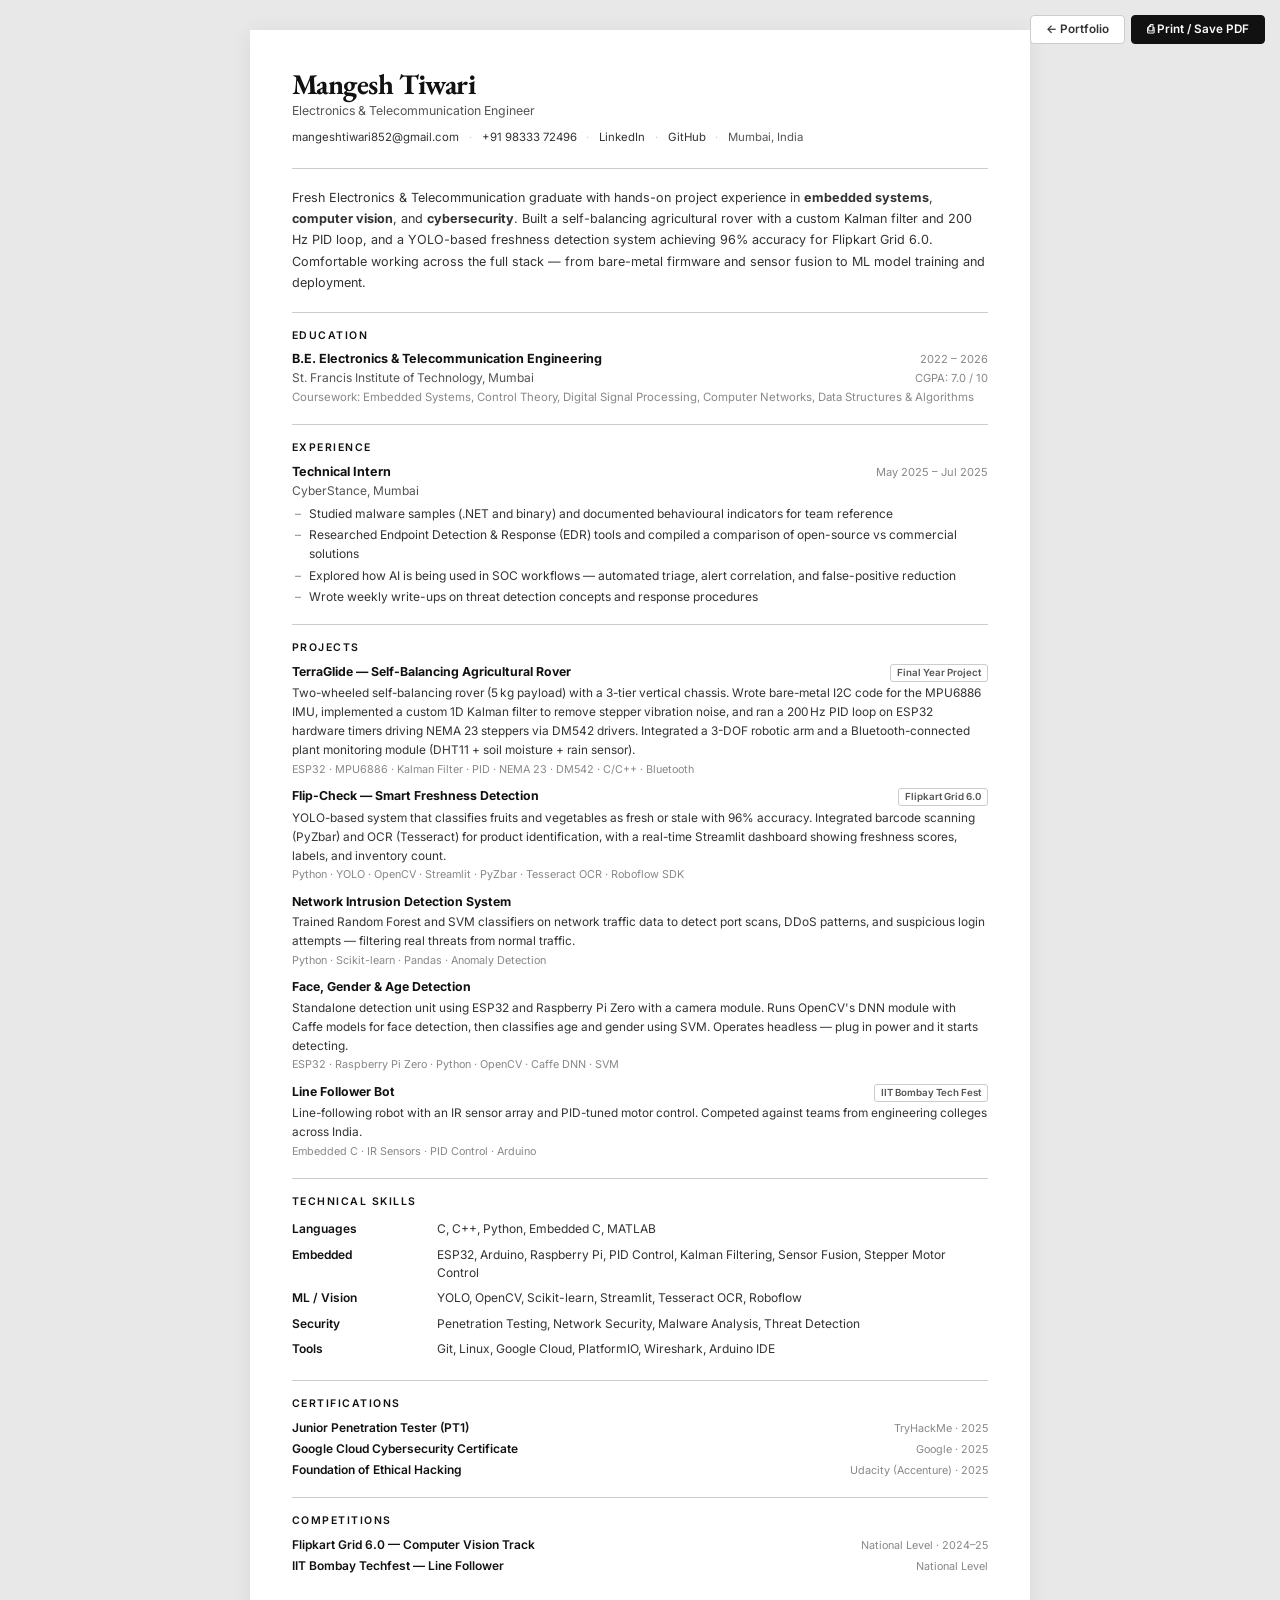
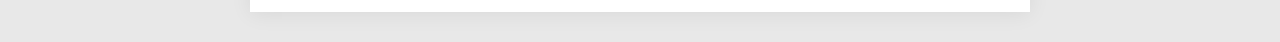
==== resume.html @ 5ce70ae5 "Portfolio website with interactive resume" ====
<!DOCTYPE html>
<html lang="en">
<head>
  <meta charset="UTF-8">
  <meta name="viewport" content="width=device-width, initial-scale=1.0">
  <title>Mangesh Tiwari — Resume</title>
  <meta name="description" content="Resume of Mangesh Tiwari — Electronics & Telecommunication Engineer.">
  <link rel="icon" href="data:image/svg+xml,<svg xmlns='http://www.w3.org/2000/svg' viewBox='0 0 100 100'><text y='.9em' font-size='90'>📄</text></svg>">
  <link href="https://fonts.googleapis.com/css2?family=EB+Garamond:ital,wght@0,400;0,500;0,600;0,700;1,400&family=Inter:wght@400;500;600;700&display=swap" rel="stylesheet">
  <style>
    *, *::before, *::after { margin:0; padding:0; box-sizing:border-box; }

    :root {
      --serif: 'EB Garamond', 'Georgia', serif;
      --sans: 'Inter', -apple-system, 'Segoe UI', sans-serif;
      --black: #111;
      --dark: #333;
      --mid: #555;
      --light: #888;
      --rule: #ccc;
      --bg: #fff;
      --page-bg: #e8e8e8;
    }

    html { font-size: 15px; }

    body {
      font-family: var(--sans);
      background: var(--page-bg);
      color: var(--dark);
      line-height: 1.5;
      -webkit-font-smoothing: antialiased;
    }

    a { color: var(--dark); text-decoration: none; }

    /* ═══ PAGE ═══ */
    .page {
      max-width: 780px;
      margin: 2rem auto;
      background: var(--bg);
      padding: 2.5rem 2.8rem;
      box-shadow: 0 2px 20px rgba(0,0,0,.07);
    }

    /* ═══ ACTIONS (screen only) ═══ */
    .actions {
      position: fixed; top: 1rem; right: 1rem;
      display: flex; gap: .4rem; z-index: 100;
    }
    .action-btn {
      display: inline-flex; align-items: center; gap: .35rem;
      padding: .5rem 1rem; border-radius: 4px;
      font: 600 .78rem/1 var(--sans); cursor: pointer;
      border: 1px solid var(--rule); background: #fff; color: var(--dark);
      transition: all .15s;
    }
    .action-btn:hover { border-color: var(--dark); }
    .action-btn--primary { background: var(--black); color: #fff; border-color: var(--black); }
    .action-btn--primary:hover { background: #333; }

    /* ═══ HEADER ═══ */
    .header { margin-bottom: 1.4rem; }

    .name {
      font: 700 1.9rem/1.1 var(--serif);
      color: var(--black);
      letter-spacing: -.02em;
    }

    .tagline {
      font-size: .82rem; color: var(--mid); margin-top: .2rem;
      font-weight: 400;
    }

    .contact {
      display: flex; flex-wrap: wrap; gap: .15rem .65rem;
      margin-top: .55rem; font-size: .76rem; color: var(--mid);
    }
    .contact a { border-bottom: 1px solid transparent; }
    .contact a:hover { border-bottom-color: var(--dark); }
    .sep { color: var(--rule); }

    /* ═══ DIVIDER ═══ */
    hr {
      border: none; border-top: 1px solid var(--rule);
      margin: 1.2rem 0;
    }

    /* ═══ SECTION ═══ */
    .section { margin-bottom: 1.15rem; }
    .section:last-child { margin-bottom: 0; }

    .section-title {
      font: 600 .7rem/1 var(--sans);
      text-transform: uppercase;
      letter-spacing: .14em;
      color: var(--black);
      margin-bottom: .6rem;
    }

    /* ═══ SUMMARY ═══ */
    .summary {
      font: 400 .84rem/1.7 var(--sans);
      color: var(--dark);
    }

    /* ═══ ENTRIES (experience, education) ═══ */
    .entry { margin-bottom: .75rem; }
    .entry:last-child { margin-bottom: 0; }

    .entry-head {
      display: flex; justify-content: space-between;
      align-items: baseline; flex-wrap: wrap; gap: .1rem .5rem;
    }
    .entry-title { font-weight: 700; font-size: .84rem; color: var(--black); }
    .entry-date { font-size: .74rem; color: var(--light); white-space: nowrap; }
    .entry-sub { font-size: .8rem; color: var(--mid); }

    .entry-bullets {
      margin-top: .25rem; padding-left: 1rem;
      font-size: .8rem; color: var(--dark); line-height: 1.6;
      list-style-type: '–  ';
    }
    .entry-bullets li { margin-bottom: .15rem; padding-left: .15rem; }
    .entry-bullets li::marker { color: var(--light); }

    .entry-meta { font-size: .76rem; color: var(--light); margin-top: .15rem; }

    /* ═══ PROJECTS ═══ */
    .proj { margin-bottom: .6rem; }
    .proj:last-child { margin-bottom: 0; }

    .proj-head {
      display: flex; justify-content: space-between;
      align-items: baseline; flex-wrap: wrap; gap: .1rem .5rem;
    }
    .proj-name { font-weight: 700; font-size: .82rem; color: var(--black); }
    .proj-tag {
      font-size: .65rem; font-weight: 600; color: var(--mid);
      border: 1px solid var(--rule); padding: .05rem .4rem;
      border-radius: 3px; white-space: nowrap;
    }
    .proj-desc {
      font-size: .79rem; color: var(--dark); line-height: 1.6; margin-top: .15rem;
    }
    .proj-tech {
      font-size: .72rem; color: var(--light); margin-top: .12rem;
    }

    /* ═══ SKILLS ═══ */
    .skills-table {
      width: 100%; font-size: .8rem; border-collapse: collapse;
    }
    .skills-table td {
      padding: .25rem 0; vertical-align: top;
    }
    .skills-table td:first-child {
      font-weight: 600; color: var(--black); width: 145px;
      white-space: nowrap; padding-right: .75rem;
    }
    .skills-table td:last-child { color: var(--dark); }

    /* ═══ CERTS ═══ */
    .cert-row {
      display: flex; justify-content: space-between;
      align-items: baseline; flex-wrap: wrap; gap: .05rem .5rem;
      font-size: .8rem; margin-bottom: .2rem;
    }
    .cert-row:last-child { margin-bottom: 0; }
    .cert-name { font-weight: 600; color: var(--black); }
    .cert-meta { font-size: .72rem; color: var(--light); }

    /* ═══ PRINT ═══ */
    @media print {
      html { font-size: 13px; }
      body { background: #fff; }
      .page { margin:0; padding:1.8rem 2rem; box-shadow:none; max-width:none; }
      .actions { display:none; }
      a { color: var(--dark) !important; }
      @page { size:A4; margin:8mm 6mm; }
    }

    @media (max-width:640px) {
      .page { margin:.5rem; padding:1.5rem 1.2rem; }
      .name { font-size:1.5rem; }
      .actions { top:.5rem; right:.5rem; }
    }
  </style>
</head>
<body>

  <div class="actions">
    <a href="index.html" class="action-btn">← Portfolio</a>
    <button class="action-btn action-btn--primary" onclick="window.print()">⎙ Print / Save PDF</button>
  </div>

  <div class="page">

    <!-- HEADER -->
    <header class="header">
      <h1 class="name">Mangesh Tiwari</h1>
      <p class="tagline">Electronics &amp; Telecommunication Engineer</p>
      <div class="contact">
        <a href="mailto:mangeshtiwari852@gmail.com">mangeshtiwari852@gmail.com</a>
        <span class="sep">·</span>
        <a href="tel:+919833372496">+91 98333 72496</a>
        <span class="sep">·</span>
        <a href="https://linkedin.com/in/mangesh-tiwari-3804a8273" target="_blank">LinkedIn</a>
        <span class="sep">·</span>
        <a href="https://github.com/MANGESHti04" target="_blank">GitHub</a>
        <span class="sep">·</span>
        <span>Mumbai, India</span>
      </div>
    </header>

    <hr>

    <!-- SUMMARY -->
    <div class="section">
      <p class="summary">
        Fresh Electronics &amp; Telecommunication graduate with hands-on project experience
        in <strong>embedded systems</strong>, <strong>computer vision</strong>, and <strong>cybersecurity</strong>.
        Built a self-balancing agricultural rover with a custom Kalman filter and 200&thinsp;Hz PID loop,
        and a YOLO-based freshness detection system achieving 96% accuracy for Flipkart Grid 6.0.
        Comfortable working across the full stack — from bare-metal firmware and sensor fusion
        to ML model training and deployment.
      </p>
    </div>

    <hr>

    <!-- EDUCATION -->
    <div class="section">
      <h2 class="section-title">Education</h2>
      <div class="entry">
        <div class="entry-head">
          <span class="entry-title">B.E. Electronics &amp; Telecommunication Engineering</span>
          <span class="entry-date">2022 – 2026</span>
        </div>
        <div class="entry-head">
          <span class="entry-sub">St. Francis Institute of Technology, Mumbai</span>
          <span class="entry-date">CGPA: 7.0 / 10</span>
        </div>
        <p class="entry-meta">Coursework: Embedded Systems, Control Theory, Digital Signal Processing, Computer Networks, Data Structures &amp; Algorithms</p>
      </div>
    </div>

    <hr>

    <!-- EXPERIENCE -->
    <div class="section">
      <h2 class="section-title">Experience</h2>
      <div class="entry">
        <div class="entry-head">
          <span class="entry-title">Technical Intern</span>
          <span class="entry-date">May 2025 – Jul 2025</span>
        </div>
        <div class="entry-head">
          <span class="entry-sub">CyberStance, Mumbai</span>
        </div>
        <ul class="entry-bullets">
          <li>Studied malware samples (.NET and binary) and documented behavioural indicators for team reference</li>
          <li>Researched Endpoint Detection &amp; Response (EDR) tools and compiled a comparison of open-source vs commercial solutions</li>
          <li>Explored how AI is being used in SOC workflows — automated triage, alert correlation, and false-positive reduction</li>
          <li>Wrote weekly write-ups on threat detection concepts and response procedures</li>
        </ul>
      </div>
    </div>

    <hr>

    <!-- PROJECTS -->
    <div class="section">
      <h2 class="section-title">Projects</h2>

      <div class="proj">
        <div class="proj-head">
          <span class="proj-name">TerraGlide — Self-Balancing Agricultural Rover</span>
          <span class="proj-tag">Final Year Project</span>
        </div>
        <p class="proj-desc">
          Two-wheeled self-balancing rover (5&thinsp;kg payload) with a 3-tier vertical chassis.
          Wrote bare-metal I2C code for the MPU6886 IMU, implemented a custom 1D Kalman filter
          to remove stepper vibration noise, and ran a 200&thinsp;Hz PID loop on ESP32 hardware timers
          driving NEMA 23 steppers via DM542 drivers. Integrated a 3-DOF robotic arm and a
          Bluetooth-connected plant monitoring module (DHT11 + soil moisture + rain sensor).
        </p>
        <p class="proj-tech">ESP32 · MPU6886 · Kalman Filter · PID · NEMA 23 · DM542 · C/C++ · Bluetooth</p>
      </div>

      <div class="proj">
        <div class="proj-head">
          <span class="proj-name">Flip-Check — Smart Freshness Detection</span>
          <span class="proj-tag">Flipkart Grid 6.0</span>
        </div>
        <p class="proj-desc">
          YOLO-based system that classifies fruits and vegetables as fresh or stale with 96% accuracy.
          Integrated barcode scanning (PyZbar) and OCR (Tesseract) for product identification,
          with a real-time Streamlit dashboard showing freshness scores, labels, and inventory count.
        </p>
        <p class="proj-tech">Python · YOLO · OpenCV · Streamlit · PyZbar · Tesseract OCR · Roboflow SDK</p>
      </div>

      <div class="proj">
        <div class="proj-head">
          <span class="proj-name">Network Intrusion Detection System</span>
        </div>
        <p class="proj-desc">
          Trained Random Forest and SVM classifiers on network traffic data to detect port scans,
          DDoS patterns, and suspicious login attempts — filtering real threats from normal traffic.
        </p>
        <p class="proj-tech">Python · Scikit-learn · Pandas · Anomaly Detection</p>
      </div>

      <div class="proj">
        <div class="proj-head">
          <span class="proj-name">Face, Gender &amp; Age Detection</span>
        </div>
        <p class="proj-desc">
          Standalone detection unit using ESP32 and Raspberry Pi Zero with a camera module.
          Runs OpenCV's DNN module with Caffe models for face detection, then classifies age
          and gender using SVM. Operates headless — plug in power and it starts detecting.
        </p>
        <p class="proj-tech">ESP32 · Raspberry Pi Zero · Python · OpenCV · Caffe DNN · SVM</p>
      </div>

      <div class="proj">
        <div class="proj-head">
          <span class="proj-name">Line Follower Bot</span>
          <span class="proj-tag">IIT Bombay Tech Fest</span>
        </div>
        <p class="proj-desc">
          Line-following robot with an IR sensor array and PID-tuned motor control.
          Competed against teams from engineering colleges across India.
        </p>
        <p class="proj-tech">Embedded C · IR Sensors · PID Control · Arduino</p>
      </div>
    </div>

    <hr>

    <!-- SKILLS -->
    <div class="section">
      <h2 class="section-title">Technical Skills</h2>
      <table class="skills-table">
        <tr>
          <td>Languages</td>
          <td>C, C++, Python, Embedded C, MATLAB</td>
        </tr>
        <tr>
          <td>Embedded</td>
          <td>ESP32, Arduino, Raspberry Pi, PID Control, Kalman Filtering, Sensor Fusion, Stepper Motor Control</td>
        </tr>
        <tr>
          <td>ML / Vision</td>
          <td>YOLO, OpenCV, Scikit-learn, Streamlit, Tesseract OCR, Roboflow</td>
        </tr>
        <tr>
          <td>Security</td>
          <td>Penetration Testing, Network Security, Malware Analysis, Threat Detection</td>
        </tr>
        <tr>
          <td>Tools</td>
          <td>Git, Linux, Google Cloud, PlatformIO, Wireshark, Arduino IDE</td>
        </tr>
      </table>
    </div>

    <hr>

    <!-- CERTIFICATIONS -->
    <div class="section">
      <h2 class="section-title">Certifications</h2>
      <div class="cert-row">
        <span class="cert-name">Junior Penetration Tester (PT1)</span>
        <span class="cert-meta">TryHackMe · 2025</span>
      </div>
      <div class="cert-row">
        <span class="cert-name">Google Cloud Cybersecurity Certificate</span>
        <span class="cert-meta">Google · 2025</span>
      </div>
      <div class="cert-row">
        <span class="cert-name">Foundation of Ethical Hacking</span>
        <span class="cert-meta">Udacity (Accenture) · 2025</span>
      </div>
    </div>

    <hr>

    <!-- COMPETITIONS -->
    <div class="section">
      <h2 class="section-title">Competitions</h2>
      <div class="cert-row">
        <span class="cert-name">Flipkart Grid 6.0 — Computer Vision Track</span>
        <span class="cert-meta">National Level · 2024–25</span>
      </div>
      <div class="cert-row">
        <span class="cert-name">IIT Bombay Techfest — Line Follower</span>
        <span class="cert-meta">National Level</span>
      </div>
    </div>

  </div>

</body>
</html>
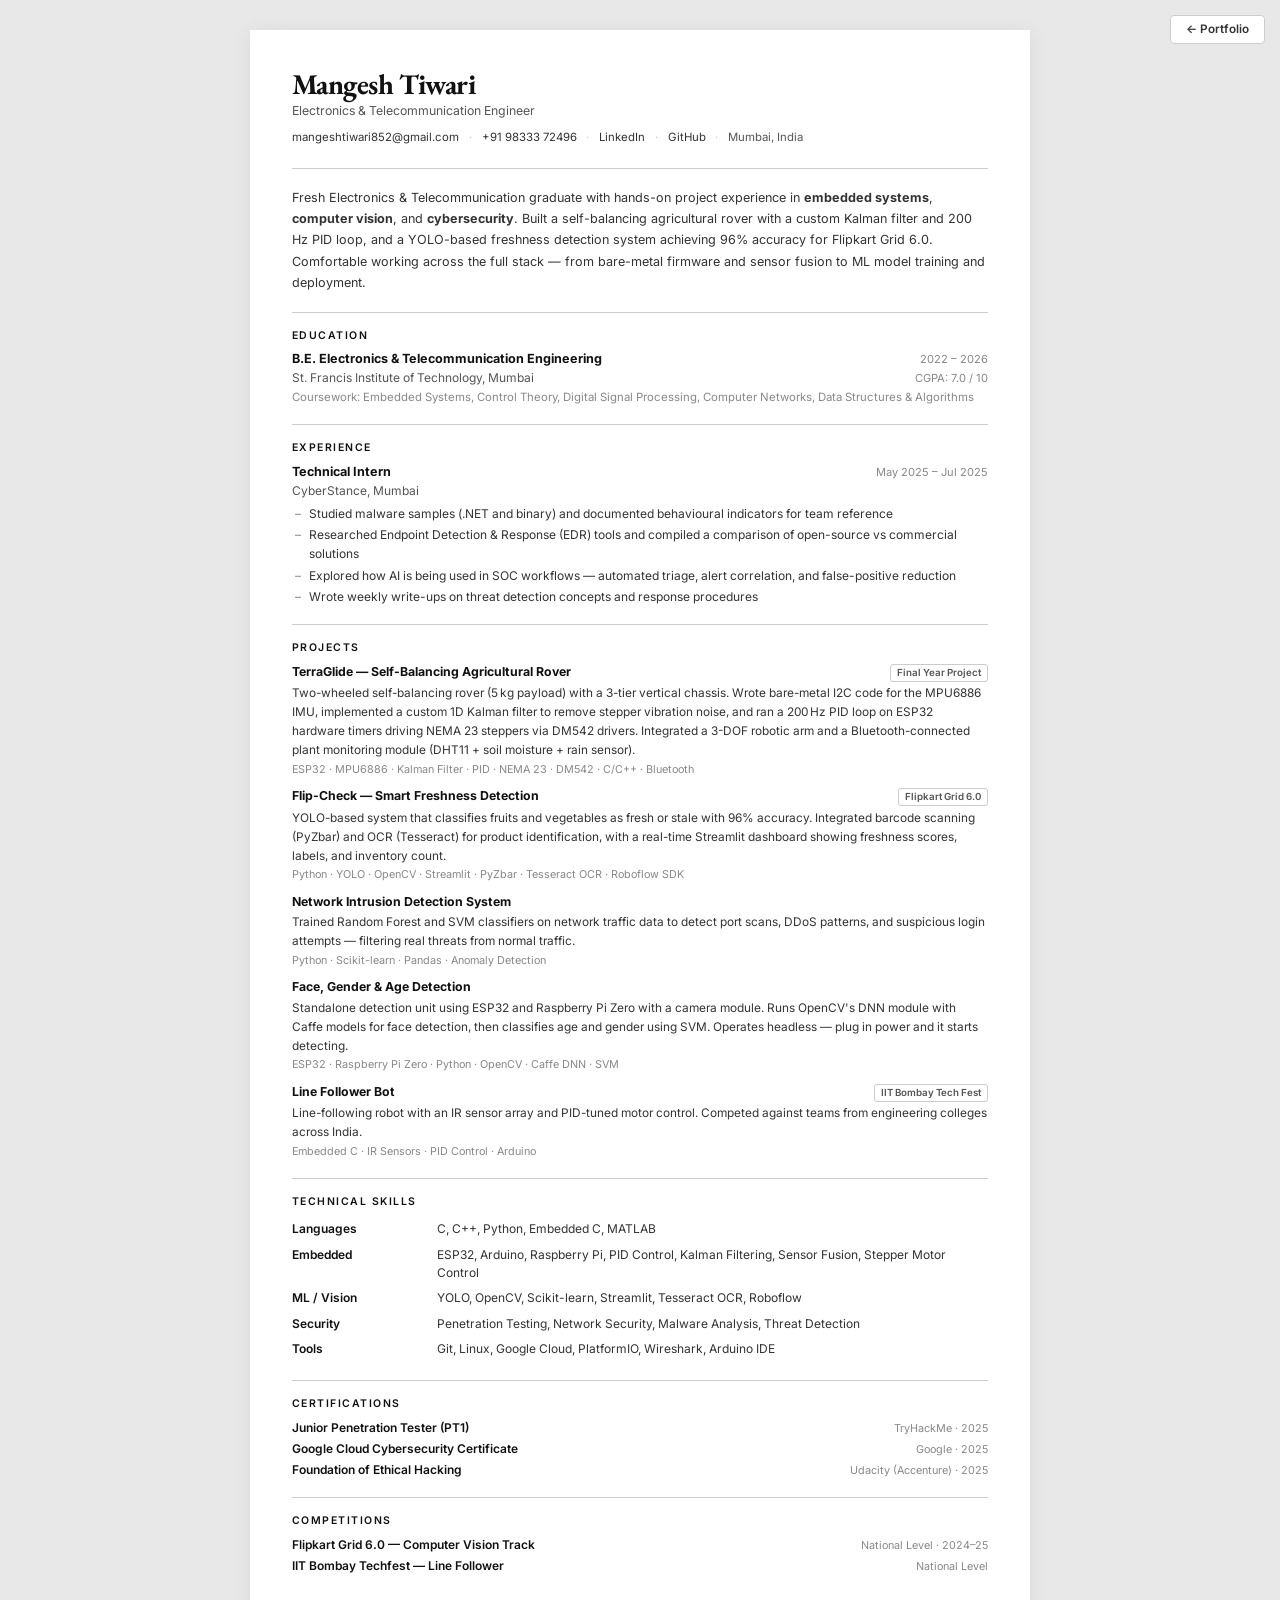
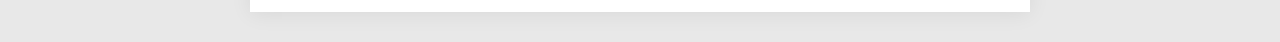
==== commit eaeef383: "Portfolio website with interactive resume" ====
--- a/resume.html
+++ b/resume.html
@@ -34,6 +34,22 @@
 
     a { color: var(--dark); text-decoration: none; }
 
+    /* ═══ VIEW-ONLY PROTECTION ═══ */
+    body {
+      -webkit-user-select: none;
+      -moz-user-select: none;
+      -ms-user-select: none;
+      user-select: none;
+    }
+    @media print {
+      body { display: none !important; }
+      html::after {
+        content: 'Printing is disabled. View online only.';
+        display: block; text-align: center; padding: 3rem;
+        font: 600 1.2rem/1.5 sans-serif; color: #666;
+      }
+    }
+
     /* ═══ PAGE ═══ */
     .page {
       max-width: 780px;
@@ -192,7 +208,6 @@
 
   <div class="actions">
     <a href="index.html" class="action-btn">← Portfolio</a>
-    <button class="action-btn action-btn--primary" onclick="window.print()">⎙ Print / Save PDF</button>
   </div>
 
   <div class="page">
@@ -403,5 +418,31 @@
 
   </div>
 
+  <!-- View-only protection -->
+  <script>
+    // Block right-click
+    document.addEventListener('contextmenu', function(e) { e.preventDefault(); });
+
+    // Block keyboard shortcuts: Ctrl+S, Ctrl+P, Ctrl+U, Ctrl+A, F12
+    document.addEventListener('keydown', function(e) {
+      if (e.ctrlKey && ['s','p','u','a'].includes(e.key.toLowerCase())) {
+        e.preventDefault();
+      }
+      if (e.key === 'F12') {
+        e.preventDefault();
+      }
+      // Block Ctrl+Shift+I (DevTools)
+      if (e.ctrlKey && e.shiftKey && e.key.toLowerCase() === 'i') {
+        e.preventDefault();
+      }
+      // Block Ctrl+Shift+J (Console)
+      if (e.ctrlKey && e.shiftKey && e.key.toLowerCase() === 'j') {
+        e.preventDefault();
+      }
+    });
+
+    // Block drag
+    document.addEventListener('dragstart', function(e) { e.preventDefault(); });
+  </script>
 </body>
 </html>
